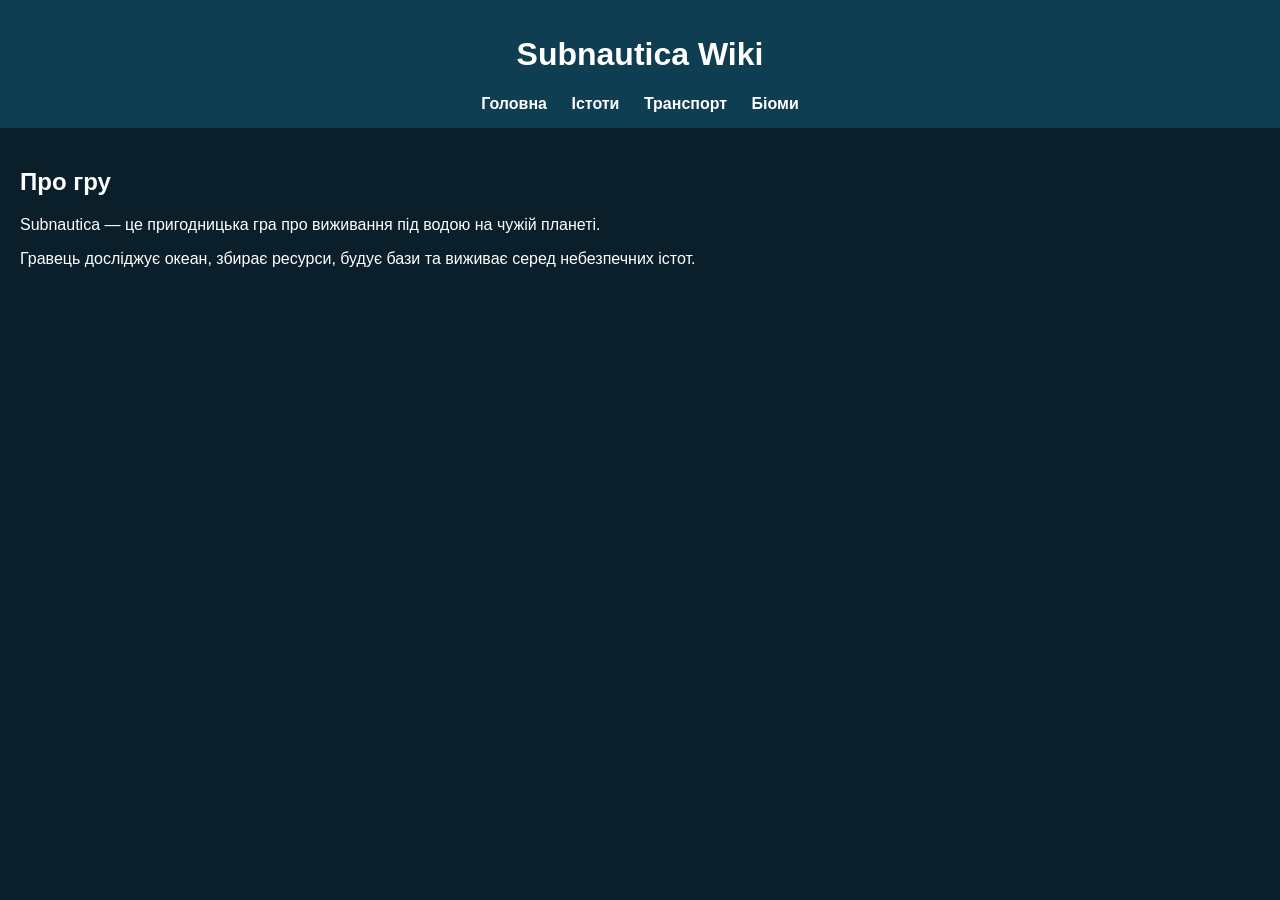
==== index.html @ 6febd4b9 "Add files via upload" ====
<!-- ================= INDEX.HTML ================= -->
<!DOCTYPE html>
<html lang="uk">
<head>
<meta charset="UTF-8">
<title>Subnautica Wiki</title>
<style>
body {font-family: Arial; background:#0b1f2a; color:white; margin:0;}
header {background:#0f3d52; padding:15px; text-align:center;}
nav a {color:white; margin:10px; text-decoration:none; font-weight:bold;}
section {padding:20px;}
</style>
</head>
<body>
<header>
<h1>Subnautica Wiki</h1>
<nav>
<a href="index.html">Головна</a>
<a href="creatures.html">Істоти</a>
<a href="vehicles.html">Транспорт</a>
<a href="biomes.html">Біоми</a>
</nav>
</header>
<section>
<h2>Про гру</h2>
<p>Subnautica — це пригодницька гра про виживання під водою на чужій планеті.</p>
<p>Гравець досліджує океан, збирає ресурси, будує бази та виживає серед небезпечних істот.</p>
</section>
</body>
</html>
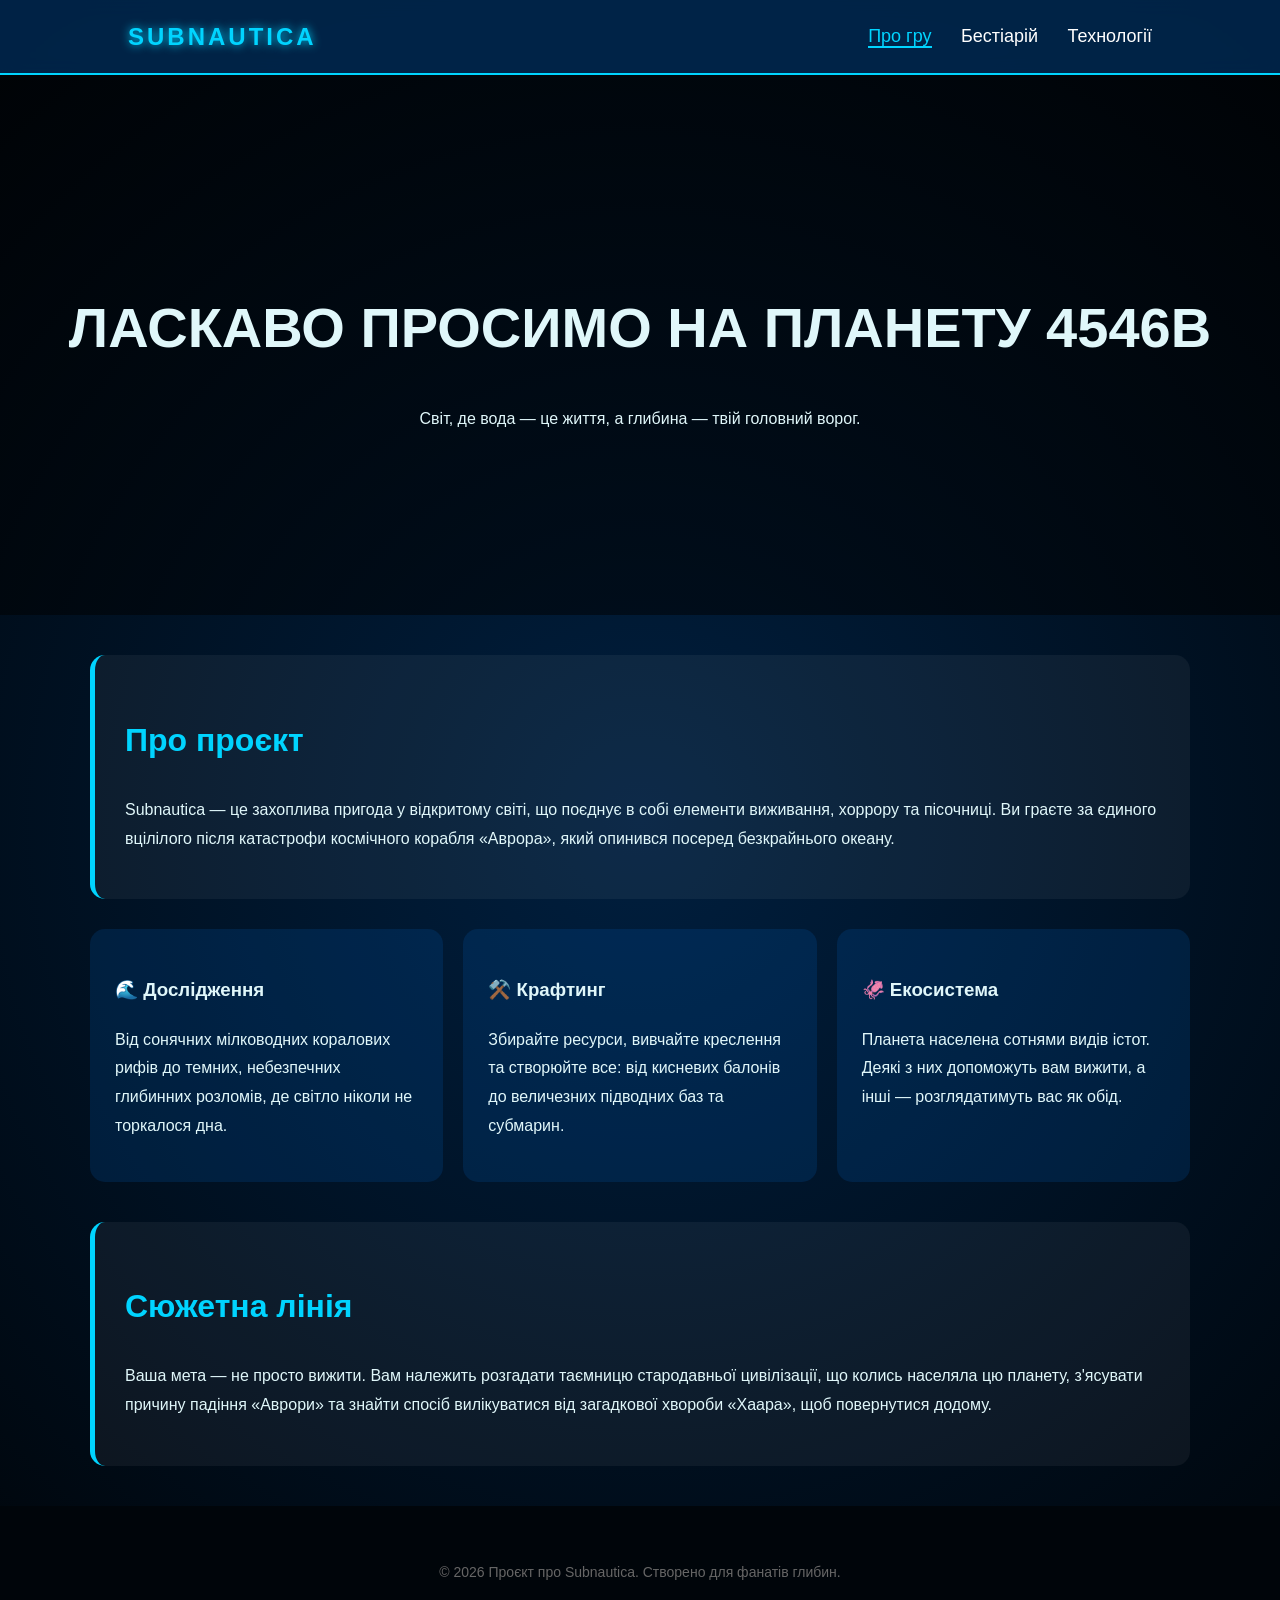
==== commit 07d04ac1: "Add files via upload" ====
--- a/index.html
+++ b/index.html
@@ -1,31 +1,74 @@
-<!-- ================= INDEX.HTML ================= -->
+
+
+
+
+
+
+
+
+
+
+
+
+
+
+
+
+
+
 <!DOCTYPE html>
 <html lang="uk">
 <head>
-<meta charset="UTF-8">
-<title>Subnautica Wiki</title>
-<style>
-body {font-family: Arial; background:#0b1f2a; color:white; margin:0;}
-header {background:#0f3d52; padding:15px; text-align:center;}
-nav a {color:white; margin:10px; text-decoration:none; font-weight:bold;}
-section {padding:20px;}
-</style>
+    <meta charset="UTF-8">
+    <meta name="viewport" content="width=device-width, initial-scale=1.0">
+    <title>Subnautica - Дослідження Океану</title>
+    <link rel="stylesheet" href="style.css">
 </head>
 <body>
-<header>
-<h1>Subnautica Wiki</h1>
-<nav>
-<a href="index.html">Головна</a>
-<a href="creatures.html">Істоти</a>
-<a href="vehicles.html">Транспорт</a>
-<a href="biomes.html">Біоми</a>
-</nav>
-</header>
-<section>
-<h2>Про гру</h2>
-<p>Subnautica — це пригодницька гра про виживання під водою на чужій планеті.</p>
-<p>Гравець досліджує океан, збирає ресурси, будує бази та виживає серед небезпечних істот.</p>
-</section>
+    <nav>
+        <div class="logo">SUBNAUTICA</div>
+        <div class="nav-links">
+            <a href="index.html" class="active">Про гру</a>
+            <a href="mobs.html">Бестіарій</a>
+            <a href="tools.html">Технології</a>
+        </div>
+    </nav>
+
+    <header class="hero">
+        <h1>Ласкаво просимо на Планету 4546B</h1>
+        <p>Світ, де вода — це життя, а глибина — твій головний ворог.</p>
+    </header>
+
+    <main class="container">
+        <section class="info-block">
+            <h2>Про проєкт</h2>
+            <p>Subnautica — це захоплива пригода у відкритому світі, що поєднує в собі елементи виживання, хоррору та пісочниці. Ви граєте за єдиного вцілілого після катастрофи космічного корабля «Аврора», який опинився посеред безкрайнього океану.</p>
+        </section>
+
+        <section class="features">
+            <div class="feature-item">
+                <h3>🌊 Дослідження</h3>
+                <p>Від сонячних мілководних коралових рифів до темних, небезпечних глибинних розломів, де світло ніколи не торкалося дна.</p>
+            </div>
+            <div class="feature-item">
+                <h3>⚒️ Крафтинг</h3>
+                <p>Збирайте ресурси, вивчайте креслення та створюйте все: від кисневих балонів до величезних підводних баз та субмарин.</p>
+            </div>
+            <div class="feature-item">
+                <h3>🦑 Екосистема</h3>
+                <p>Планета населена сотнями видів істот. Деякі з них допоможуть вам вижити, а інші — розглядатимуть вас як обід.</p>
+            </div>
+        </section>
+
+        <section class="story">
+            <h2>Сюжетна лінія</h2>
+            <p>Ваша мета — не просто вижити. Вам належить розгадати таємницю стародавньої цивілізації, що колись населяла цю планету, з'ясувати причину падіння «Аврори» та знайти спосіб вилікуватися від загадкової хвороби «Хаара», щоб повернутися додому.</p>
+        </section>
+    </main>
+
+    <footer>
+        <p>&copy; 2026 Проєкт про Subnautica. Створено для фанатів глибин.</p>
+    </footer>
 </body>
 </html>
 
@@ -295,25 +338,3 @@
 
 
 
-
-
-
-
-
-
-
-
-
-
-
-
-
-
-
-
-
-
-
-
-
-
--- a/style.css
+++ b/style.css
@@ -0,0 +1,269 @@
+
+
+
+
+
+
+
+
+
+
+
+
+
+
+
+
+
+
+
+
+
+
+
+
+
+
+
+
+
+
+
+
+
+
+
+
+
+
+
+/* Загальні налаштування */
+body {
+    background: radial-gradient(circle at center, #001f3f 0%, #00050a 100%);
+    color: #e0f7fa;
+    font-family: 'Segoe UI', Tahoma, Geneva, Verdana, sans-serif;
+    margin: 0;
+    line-height: 1.8;
+}
+
+/* Навігація */
+nav {
+    display: flex;
+    justify-content: space-between;
+    align-items: center;
+    background: rgba(0, 40, 80, 0.85);
+    padding: 15px 10%;
+    backdrop-filter: blur(10px);
+    position: sticky;
+    top: 0;
+    z-index: 1000;
+    border-bottom: 2px solid #00d4ff;
+}
+
+.logo {
+    font-size: 24px;
+    font-weight: bold;
+    letter-spacing: 3px;
+    color: #00d4ff;
+    text-shadow: 0 0 10px #00d4ff;
+}
+
+.nav-links a {
+    color: white;
+    text-decoration: none;
+    margin-left: 25px;
+    transition: 0.3s;
+    font-size: 18px;
+}
+
+.nav-links a:hover, .nav-links a.active {
+    color: #00d4ff;
+    border-bottom: 2px solid #00d4ff;
+}
+
+/* Герой-секція */
+.hero {
+    height: 60vh;
+    display: flex;
+    flex-direction: column;
+    justify-content: center;
+    align-items: center;
+    text-align: center;
+    background: linear-gradient(rgba(0,0,0,0.5), rgba(0,0,0,0.5)), url('https://images.unsplash.com/photo-1518467166778-b88f373ffec7?q=80&w=1600&auto=format&fit=crop');
+    background-size: cover;
+    background-position: center;
+}
+
+.hero h1 {
+    font-size: 3.5rem;
+    margin-bottom: 10px;
+    text-transform: uppercase;
+}
+
+/* Контейнери та блоки */
+.container {
+    max-width: 1100px;
+    margin: 40px auto;
+    padding: 0 20px;
+}
+
+.info-block, .story {
+    background: rgba(255, 255, 255, 0.05);
+    padding: 30px;
+    border-radius: 15px;
+    margin-bottom: 30px;
+    border-left: 5px solid #00d4ff;
+}
+
+.features {
+    display: grid;
+    grid-template-columns: repeat(auto-fit, minmax(300px, 1fr));
+    gap: 20px;
+    margin-bottom: 40px;
+}
+
+.feature-item {
+    background: rgba(0, 89, 179, 0.2);
+    padding: 25px;
+    border-radius: 15px;
+    transition: transform 0.3s ease;
+}
+
+.feature-item:hover {
+    transform: translateY(-10px);
+    background: rgba(0, 89, 179, 0.4);
+}
+
+footer {
+    text-align: center;
+    padding: 40px;
+    background: #00050a;
+    font-size: 14px;
+    color: #666;
+}
+
+h2 {
+    color: #00d4ff;
+    font-size: 2rem;
+
+}   
+
+/* Додаткові стилі для сторінки мобів */
+.hero-small {
+    height: 30vh;
+    display: flex;
+    flex-direction: column;
+    justify-content: center;
+    align-items: center;
+    background: linear-gradient(rgba(0,31,63,0.7), rgba(0,5,10,0.9)), url('https://images.unsplash.com/photo-1582967788606-a171c1080cb0?q=80&w=1200&auto=format&fit=crop');
+    background-size: cover;
+    text-align: center;
+}
+
+.category {
+    margin-top: 50px;
+}
+
+.card-grid {
+    display: grid;
+    grid-template-columns: repeat(auto-fit, minmax(280px, 1fr));
+    gap: 30px;
+    margin-top: 20px;
+}
+
+.card {
+    background: rgba(0, 89, 179, 0.15);
+    padding: 30px;
+    border-radius: 20px;
+    border: 1px solid rgba(0, 212, 255, 0.3);
+    transition: all 0.4s cubic-bezier(0.175, 0.885, 0.32, 1.275);
+    text-align: center;
+}
+
+.card:hover {
+    transform: scale(1.05);
+    background: rgba(0, 89, 179, 0.3);
+    box-shadow: 0 10px 20px rgba(0, 212, 255, 0.2);
+}
+
+.card-icon {
+    font-size: 50px;
+    margin-bottom: 15px;
+    display: block;
+}
+
+.hostile {
+    border-color: rgba(255, 69, 0, 0.4);
+}
+
+.danger h2 {
+    color: #ff4500;
+}
+
+.card.hostile:hover {
+    box-shadow: 0 10px 20px rgba(255, 69, 0, 0.3);
+}
+
+
+.hero-tools {
+    height: 30vh;
+    display: flex;
+    flex-direction: column;
+    justify-content: center;
+    align-items: center;
+    background: linear-gradient(rgba(0,31,63,0.7), rgba(0,5,10,0.9)), url('https://images.unsplash.com/photo-1505134273025-bb100ff682f9?q=80&w=1200&auto=format&fit=crop');
+    background-size: cover;
+    text-align: center;
+}
+
+.tech-grid {
+    display: grid;
+    grid-template-columns: repeat(auto-fit, minmax(220px, 1fr));
+    gap: 20px;
+    margin-top: 20px;
+}
+
+.tech-item {
+    background: rgba(255, 255, 255, 0.05);
+    padding: 20px;
+    border-radius: 10px;
+    border-top: 3px solid #00d4ff;
+    transition: 0.3s;
+}
+
+.tech-item:hover {
+    background: rgba(255, 255, 255, 0.1);
+}
+
+.vehicle-list {
+    display: flex;
+    flex-direction: column;
+    gap: 25px;
+    margin-top: 30px;
+}
+
+.vehicle-card {
+    background: linear-gradient(90deg, rgba(0, 51, 102, 0.4) 0%, rgba(0, 0, 0, 0.2) 100%);
+    padding: 25px;
+    border-radius: 15px;
+    border: 1px solid #00d4ff;
+    display: flex;
+    align-items: center;
+    transition: transform 0.3s ease;
+}
+
+.vehicle-card:hover {
+    transform: translateX(10px);
+    background: linear-gradient(90deg, rgba(0, 89, 179, 0.5) 0%, rgba(0, 0, 0, 0.3) 100%);
+}
+
+.vehicle-info h3 {
+    margin-top: 0;
+    color: #00d4ff;
+}
+
+.vehicle-section h2 {
+    margin-top: 60px;
+}
+
+
